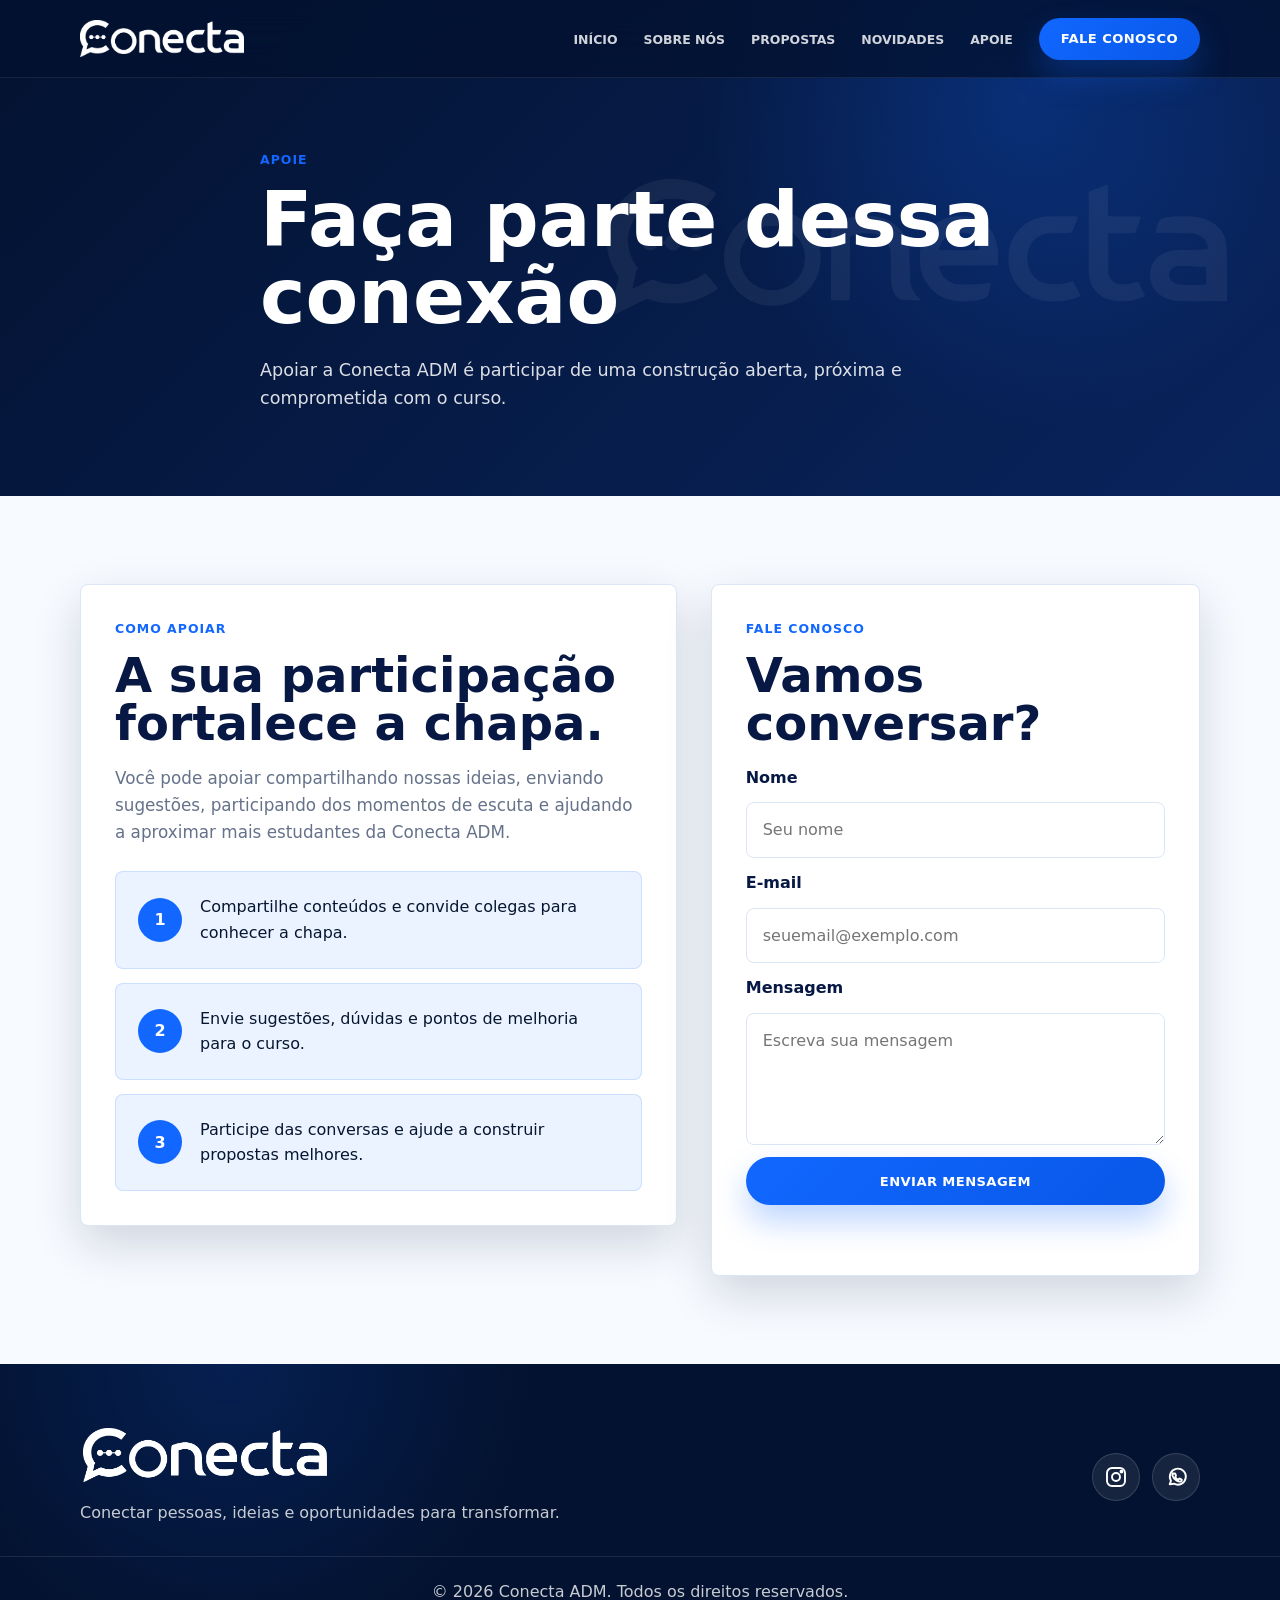
==== apoie.html @ 5948432a "Add files via upload" ====
<!DOCTYPE html>
<html lang="pt-BR">
  <head>
    <meta charset="UTF-8" />
    <meta name="viewport" content="width=device-width, initial-scale=1.0" />
    <meta name="description" content="Como apoiar a Conecta ADM e falar com a chapa." />
    <title>Apoie | Conecta ADM</title>
    <link rel="stylesheet" href="style.css" />
  </head>
  <body>
    <header class="site-header" data-header>
      <nav class="navbar container" aria-label="Navegação principal">
        <a class="brand brand-image-link" href="index.html" aria-label="Conecta ADM - início">
          <img class="brand-logo" src="assets/logo-conecta-white.png" alt="Conecta ADM" />
        </a>
        <button class="menu-toggle" type="button" aria-label="Abrir menu" aria-expanded="false" aria-controls="menu-principal" data-menu-toggle>
          <span></span><span></span><span></span>
        </button>
        <div class="nav-panel" id="menu-principal" data-nav-panel>
          <ul class="nav-links">
            <li><a href="index.html">Início</a></li>
            <li><a href="index.html#sobre">Sobre Nós</a></li>
            <li><a href="propostas.html">Propostas</a></li>
            <li><a href="novidades.html">Novidades</a></li>
            <li><a href="apoie.html">Apoie</a></li>
          </ul>
          <a class="btn btn-primary btn-small" href="#contato">Fale Conosco</a>
        </div>
      </nav>
    </header>

    <main>
      <section class="page-hero">
        <div class="container page-hero-content reveal">
          <p class="eyebrow">Apoie</p>
          <h1>Faça parte dessa conexão</h1>
          <p>Apoiar a Conecta ADM é participar de uma construção aberta, próxima e comprometida com o curso.</p>
        </div>
      </section>

      <section class="section support-page" id="contato">
        <div class="container support-page-grid">
          <article class="support-info reveal">
            <p class="eyebrow">Como apoiar</p>
            <h2>A sua participação fortalece a chapa.</h2>
            <p>
              Você pode apoiar compartilhando nossas ideias, enviando sugestões,
              participando dos momentos de escuta e ajudando a aproximar mais
              estudantes da Conecta ADM.
            </p>
            <div class="support-steps">
              <div><span>1</span><p>Compartilhe conteúdos e convide colegas para conhecer a chapa.</p></div>
              <div><span>2</span><p>Envie sugestões, dúvidas e pontos de melhoria para o curso.</p></div>
              <div><span>3</span><p>Participe das conversas e ajude a construir propostas melhores.</p></div>
            </div>
          </article>

          <article class="contact-panel reveal">
            <p class="eyebrow">Fale conosco</p>
            <h2>Vamos conversar?</h2>
            <form class="contact-form compact-form" data-contact-form novalidate>
              <label for="nome">Nome</label>
              <input id="nome" name="nome" type="text" placeholder="Seu nome" required />

              <label for="email">E-mail</label>
              <input id="email" name="email" type="email" placeholder="seuemail@exemplo.com" required />

              <label for="mensagem">Mensagem</label>
              <textarea id="mensagem" name="mensagem" rows="4" placeholder="Escreva sua mensagem" required></textarea>

              <button class="btn btn-primary" type="submit">Enviar mensagem</button>
              <p class="form-feedback" data-form-feedback role="status" aria-live="polite"></p>
            </form>
          </article>
        </div>
      </section>
    </main>

    <footer class="site-footer">
      <div class="container footer-grid">
        <div>
          <a class="brand footer-brand brand-image-link" href="index.html" aria-label="Conecta ADM - início">
            <img class="brand-logo footer-logo" src="assets/logo-conecta-white.png" alt="Conecta ADM" />
          </a>
          <p>Conectar pessoas, ideias e oportunidades para transformar.</p>
        </div>
        <div class="footer-links" aria-label="Redes sociais">
          <a class="social-icon" href="#" aria-label="Instagram" data-toast="Instagram em breve.">
            <svg viewBox="0 0 24 24" aria-hidden="true"><rect x="3" y="3" width="18" height="18" rx="5" /><circle cx="12" cy="12" r="4" /><circle cx="17.5" cy="6.5" r="1" /></svg>
          </a>
          <a class="social-icon" href="#" aria-label="WhatsApp" data-toast="WhatsApp em breve.">
            <svg viewBox="0 0 24 24" aria-hidden="true"><path d="M5.7 19.4 7 15.9a8 8 0 1 1 3 2.8l-4.3.7Z" /><path d="M9.6 8.8c.2-.4.4-.4.7-.4h.5c.2 0 .4.1.5.5l.6 1.5c.1.3.1.5-.1.7l-.4.5c-.1.1-.2.3 0 .5.4.8 1.2 1.8 2.5 2.5.2.1.4.1.5-.1l.7-.8c.2-.2.4-.2.7-.1l1.6.7c.3.1.4.3.4.6 0 .6-.5 1.4-1.1 1.6-.8.3-2.4.1-4.3-1.1-2.1-1.3-3.5-3.5-3.9-4.7-.4-1.2.1-2 .4-2.5Z" /></svg>
          </a>
        </div>
      </div>
      <p class="copyright">© 2026 Conecta ADM. Todos os direitos reservados.</p>
    </footer>

    <div class="toast" data-toast-box role="status" aria-live="polite"></div>
    <script src="script.js"></script>
  </body>
</html>
---- style.css ----
/* ================================
   Base, variáveis e reset visual
================================ */
:root {
  --navy-950: #031230;
  --navy-900: #061843;
  --navy-800: #09245d;
  --blue-700: #0858e8;
  --blue-600: #1167ff;
  --blue-400: #5fa7ff;
  --blue-100: #eaf3ff;
  --white: #ffffff;
  --ink: #071630;
  --muted: #65728a;
  --line: #dbe6f6;
  --surface: #f7faff;
  --shadow: 0 18px 48px rgba(3, 18, 48, 0.16);
  --radius: 8px;
  --header-height: 78px;
  font-family: Inter, ui-sans-serif, system-ui, -apple-system, BlinkMacSystemFont,
    "Segoe UI", sans-serif;
}

* {
  box-sizing: border-box;
}

html {
  scroll-behavior: smooth;
  scroll-padding-top: calc(var(--header-height) + 20px);
}

body {
  margin: 0;
  background: var(--white);
  color: var(--ink);
  font-size: 16px;
  line-height: 1.6;
}

main {
  padding-bottom: 0;
}

body.has-floating-cta main {
  padding-bottom: 116px;
}

img,
svg {
  display: block;
  max-width: 100%;
}

a {
  color: inherit;
  text-decoration: none;
}

button,
input,
textarea {
  font: inherit;
}

.container {
  width: min(1120px, calc(100% - 40px));
  margin-inline: auto;
}

.section {
  padding: 88px 0;
}

.eyebrow {
  margin: 0 0 12px;
  color: var(--blue-600);
  font-size: 0.78rem;
  font-weight: 800;
  letter-spacing: 0.08em;
  text-transform: uppercase;
}

h1,
h2,
h3,
p {
  margin-top: 0;
}

h1,
h2 {
  line-height: 1;
}

h2 {
  color: var(--navy-900);
  font-size: clamp(2rem, 4vw, 3rem);
  margin-bottom: 18px;
}

h3 {
  color: var(--navy-900);
  line-height: 1.2;
}

/* ================================
   Cabeçalho fixo e navegação
================================ */
.site-header {
  position: fixed;
  inset: 0 0 auto;
  z-index: 50;
  height: var(--header-height);
  color: var(--white);
  background: rgba(3, 18, 48, 0.76);
  border-bottom: 1px solid rgba(255, 255, 255, 0.08);
  backdrop-filter: blur(18px);
  transition: background 0.25s ease, box-shadow 0.25s ease;
}

.site-header.is-scrolled {
  background: rgba(3, 18, 48, 0.96);
  box-shadow: 0 12px 32px rgba(3, 18, 48, 0.22);
}

.navbar {
  display: flex;
  align-items: center;
  justify-content: space-between;
  height: 100%;
  gap: 24px;
}

.brand {
  display: inline-flex;
  align-items: center;
  gap: 12px;
  min-width: max-content;
}

.brand-image-link {
  width: min(164px, 42vw);
  min-width: 0;
}

.brand-logo {
  width: 100%;
  height: auto;
  max-height: 48px;
  object-fit: contain;
}

.nav-panel,
.nav-links {
  display: flex;
  align-items: center;
  gap: 26px;
}

.nav-panel {
  margin-left: auto;
}

.nav-links {
  padding: 0;
  margin: 0;
  list-style: none;
}

.nav-links a {
  position: relative;
  color: rgba(255, 255, 255, 0.82);
  font-size: 0.78rem;
  font-weight: 800;
  text-transform: uppercase;
  transition: color 0.2s ease;
}

.nav-links a::after {
  position: absolute;
  left: 0;
  right: 0;
  bottom: -12px;
  height: 2px;
  background: var(--blue-600);
  opacity: 0;
  transform: scaleX(0.4);
  transition: opacity 0.2s ease, transform 0.2s ease;
  content: "";
}

.nav-links a:hover,
.nav-links a.is-active {
  color: var(--white);
}

.nav-links a.is-active::after,
.nav-links a:hover::after {
  opacity: 1;
  transform: scaleX(1);
}

.menu-toggle {
  display: none;
  width: 44px;
  height: 44px;
  padding: 0;
  color: var(--white);
  background: transparent;
  border: 1px solid rgba(255, 255, 255, 0.18);
  border-radius: var(--radius);
  cursor: pointer;
}

.menu-toggle span {
  display: block;
  width: 20px;
  height: 2px;
  margin: 5px auto;
  background: currentColor;
  transition: transform 0.2s ease, opacity 0.2s ease;
}

body.menu-open .menu-toggle span:nth-child(1) {
  transform: translateY(7px) rotate(45deg);
}

body.menu-open .menu-toggle span:nth-child(2) {
  opacity: 0;
}

body.menu-open .menu-toggle span:nth-child(3) {
  transform: translateY(-7px) rotate(-45deg);
}

/* ================================
   Botões e elementos reutilizáveis
================================ */
.btn {
  display: inline-flex;
  align-items: center;
  justify-content: center;
  gap: 10px;
  min-height: 48px;
  padding: 0 24px;
  border: 0;
  border-radius: 999px;
  font-size: 0.82rem;
  font-weight: 800;
  letter-spacing: 0.03em;
  text-transform: uppercase;
  cursor: pointer;
  transition: transform 0.2s ease, box-shadow 0.2s ease, background 0.2s ease;
}

.btn-primary {
  color: var(--white);
  background: linear-gradient(135deg, var(--blue-600), var(--blue-700));
  box-shadow: 0 16px 32px rgba(17, 103, 255, 0.28);
}

.btn-primary:hover {
  transform: translateY(-2px);
  box-shadow: 0 20px 44px rgba(17, 103, 255, 0.36);
}

.btn-ghost {
  color: var(--white);
  background: rgba(255, 255, 255, 0.1);
  border: 1px solid rgba(255, 255, 255, 0.18);
}

.btn-ghost:hover {
  background: rgba(255, 255, 255, 0.17);
  transform: translateY(-2px);
}

.btn-small {
  min-height: 42px;
  padding-inline: 22px;
}

.section-heading {
  max-width: 680px;
  margin: 0 auto 42px;
  text-align: center;
}

.section-heading h2::after {
  display: block;
  width: 62px;
  height: 3px;
  margin: 16px auto 0;
  background: var(--blue-600);
  border-radius: 999px;
  content: "";
}

.section-copy {
  max-width: 620px;
}

.section-copy p:not(.eyebrow) {
  color: var(--muted);
  font-size: 1.05rem;
}

/* ================================
   Heróis internos e chamadas curtas
================================ */
.page-hero {
  position: relative;
  overflow: hidden;
  padding: 150px 0 84px;
  color: var(--white);
  background:
    radial-gradient(circle at 80% 20%, rgba(17, 103, 255, 0.24), transparent 30%),
    linear-gradient(135deg, var(--navy-950), var(--navy-800));
}

.page-hero::before {
  position: absolute;
  inset: 0;
  background: url("assets/logo-conecta-white.png") 92% 50% / min(620px, 54vw) auto no-repeat;
  opacity: 0.06;
  content: "";
}

.page-hero-content {
  position: relative;
  z-index: 1;
  max-width: 760px;
}

.page-hero h1 {
  margin-bottom: 20px;
  color: var(--white);
  font-size: clamp(2.7rem, 6vw, 5.6rem);
  line-height: 1;
}

.page-hero p:not(.eyebrow) {
  max-width: 650px;
  margin-bottom: 0;
  color: rgba(255, 255, 255, 0.86);
  font-size: 1.1rem;
}

.home-callout,
.contact-short {
  background: var(--white);
}

.coming-soon {
  background: var(--surface);
}

.news-preview,
.all-news {
  background: var(--surface);
}

.callout-box,
.contact-short-box {
  display: grid;
  grid-template-columns: 1fr auto;
  align-items: center;
  gap: 24px;
  padding: 34px;
  background: var(--white);
  border: 1px solid var(--line);
  border-radius: var(--radius);
  box-shadow: var(--shadow);
}

.callout-box h2,
.contact-short-box h2 {
  margin-bottom: 0;
  font-size: clamp(1.7rem, 3vw, 2.5rem);
}

.callout-dark {
  color: var(--white);
  background:
    radial-gradient(circle at 90% 20%, rgba(17, 103, 255, 0.34), transparent 28%),
    linear-gradient(135deg, var(--navy-950), var(--navy-800));
  border-color: rgba(255, 255, 255, 0.12);
}

.callout-dark h2 {
  color: var(--white);
}

.teaser-grid {
  display: grid;
  grid-template-columns: repeat(2, 1fr);
  gap: 18px;
}

.teaser-card {
  padding: 30px;
  background: var(--white);
  border: 1px solid var(--line);
  border-radius: var(--radius);
}

.teaser-card h2 {
  margin-bottom: 12px;
  font-size: clamp(1.6rem, 3vw, 2.2rem);
}

.teaser-card p:not(.eyebrow) {
  margin-bottom: 0;
  color: var(--muted);
}

.news-preview-grid {
  display: grid;
  grid-template-columns: minmax(0, 1fr) minmax(280px, 0.42fr);
  gap: 18px;
  align-items: stretch;
}

.news-feature,
.news-more {
  background: var(--white);
  border: 1px solid var(--line);
  border-radius: var(--radius);
  box-shadow: 0 12px 34px rgba(3, 18, 48, 0.08);
}

.news-feature {
  display: grid;
  grid-template-columns: minmax(240px, 0.8fr) 1fr;
  overflow: hidden;
}

.news-feature > div:last-child {
  padding: 28px;
}

.news-feature h3,
.news-more h3 {
  margin-bottom: 10px;
  font-size: 1.45rem;
}

.news-feature p:not(.content-meta),
.news-more p {
  color: var(--muted);
}

.news-thumb,
.content-thumb {
  display: grid;
  place-items: center;
}

.news-thumb {
  min-height: 230px;
  color: rgba(255, 255, 255, 0.82);
  background:
    radial-gradient(circle at 72% 18%, rgba(95, 167, 255, 0.52), transparent 28%),
    linear-gradient(135deg, var(--navy-800), var(--navy-950));
}

.news-thumb span,
.content-thumb span {
  display: inline-flex;
  align-items: center;
  justify-content: center;
  min-width: 86px;
  min-height: 38px;
  padding: 8px 14px;
  color: var(--white);
  background: rgba(255, 255, 255, 0.12);
  border: 1px solid rgba(255, 255, 255, 0.24);
  border-radius: 999px;
  font-size: 0.78rem;
  font-weight: 900;
  text-transform: uppercase;
}

.thumb-light span {
  color: var(--navy-900);
  border-color: rgba(17, 103, 255, 0.18);
  background: rgba(17, 103, 255, 0.08);
}

.news-more {
  display: grid;
  align-content: center;
  gap: 18px;
  padding: 28px;
}

.news-more .btn {
  justify-self: start;
}

/* ================================
   Banner principal e destaque da marca
================================ */
.hero {
  position: relative;
  overflow: hidden;
  min-height: 720px;
  padding: 132px 0 86px;
  color: var(--white);
  background:
    radial-gradient(circle at 78% 28%, rgba(17, 103, 255, 0.28), transparent 30%),
    linear-gradient(90deg, rgba(3, 18, 48, 0.98) 0%, rgba(3, 18, 48, 0.86) 48%, rgba(3, 18, 48, 0.72) 100%),
    var(--navy-950);
}

.hero::before {
  position: absolute;
  inset: 0;
  background:
    linear-gradient(120deg, rgba(6, 24, 67, 0.96), rgba(6, 24, 67, 0.25)),
    url("assets/logo-conecta.png") 88% 50% / min(820px, 62vw) auto no-repeat;
  opacity: 0.08;
  content: "";
}

.hero::after {
  position: absolute;
  inset: auto 0 0;
  height: 120px;
  background: linear-gradient(180deg, transparent, rgba(3, 18, 48, 0.42));
  content: "";
}

.hero-grid {
  position: relative;
  z-index: 1;
  display: grid;
  grid-template-columns: minmax(0, 1fr) minmax(360px, 460px);
  align-items: center;
  gap: 58px;
}

.hero-copy {
  max-width: 650px;
}

.hero h1 {
  max-width: 620px;
  margin-bottom: 24px;
  color: var(--white);
  font-size: clamp(3rem, 7vw, 6.4rem);
  letter-spacing: 0;
}

.hero h1 span {
  display: block;
  color: var(--blue-600);
}

.hero-intro {
  max-width: 560px;
  margin-bottom: 30px;
  color: rgba(255, 255, 255, 0.9);
  font-size: clamp(1rem, 1.6vw, 1.2rem);
}

.hero-actions {
  display: flex;
  flex-wrap: wrap;
  gap: 14px;
}

.hero-visual {
  position: relative;
  display: grid;
  align-items: center;
  min-height: 560px;
}

.network-orbit {
  position: absolute;
  inset: 10px -60px 80px auto;
  width: 430px;
  max-width: 82vw;
  aspect-ratio: 1;
  border: 1px solid rgba(17, 103, 255, 0.62);
  border-radius: 50%;
  opacity: 0.85;
}

.network-orbit::before,
.network-orbit::after {
  position: absolute;
  inset: 22%;
  border: 1px solid rgba(95, 167, 255, 0.38);
  border-radius: 50%;
  content: "";
}

.network-orbit::after {
  inset: 44%;
}

.network-orbit span {
  position: absolute;
  width: 16px;
  height: 16px;
  background: var(--blue-600);
  border-radius: 50%;
  box-shadow: 0 0 0 8px rgba(17, 103, 255, 0.14);
}

.network-orbit span:nth-child(1) {
  top: 8%;
  right: 24%;
}

.network-orbit span:nth-child(2) {
  right: 7%;
  bottom: 30%;
}

.network-orbit span:nth-child(3) {
  left: 26%;
  bottom: 8%;
}

.hero-brand-card {
  position: relative;
  z-index: 2;
  width: min(100%, 430px);
  margin-left: auto;
  padding: 38px;
  color: var(--white);
  background:
    linear-gradient(145deg, rgba(255, 255, 255, 0.14), rgba(255, 255, 255, 0.04)),
    rgba(3, 18, 48, 0.72);
  border: 1px solid rgba(255, 255, 255, 0.16);
  border-radius: var(--radius);
  box-shadow: 0 28px 70px rgba(0, 0, 0, 0.28);
  backdrop-filter: blur(14px);
}

.hero-brand-card img {
  width: min(100%, 320px);
  margin-bottom: 34px;
}

.hero-brand-card p {
  max-width: 360px;
  margin-bottom: 26px;
  color: rgba(255, 255, 255, 0.84);
  font-size: 1.05rem;
}

.hero-brand-points {
  display: grid;
  grid-template-columns: repeat(2, 1fr);
  gap: 10px;
}

.hero-brand-points span {
  padding: 14px;
  color: var(--white);
  background: rgba(255, 255, 255, 0.08);
  border: 1px solid rgba(95, 167, 255, 0.28);
  border-radius: var(--radius);
  font-size: 0.82rem;
  font-weight: 900;
  text-align: center;
  text-transform: uppercase;
}

/* ================================
   Sobre nós
================================ */
.about {
  background: var(--surface);
}

.about-grid,
.contact-grid,
.support-grid {
  display: grid;
  grid-template-columns: minmax(0, 1fr) minmax(320px, 0.84fr);
  align-items: center;
  gap: 48px;
}

.about-manifest,
.support-card,
.contact-form {
  padding: 34px;
  background: var(--white);
  border: 1px solid var(--line);
  border-radius: var(--radius);
  box-shadow: var(--shadow);
}

.about-manifest {
  position: relative;
  overflow: hidden;
}

.about-manifest::after {
  position: absolute;
  right: -42px;
  bottom: -42px;
  width: 170px;
  height: 170px;
  border: 1px solid rgba(17, 103, 255, 0.18);
  border-radius: 50%;
  content: "";
}

.about-manifest img {
  width: min(100%, 260px);
  margin-bottom: 24px;
}

.about-manifest h3 {
  margin-bottom: 18px;
  font-size: 1.65rem;
}

.manifest-list {
  position: relative;
  z-index: 1;
  display: grid;
  gap: 8px;
  padding: 0;
  margin: 0;
  color: var(--muted);
  list-style: none;
  font-size: 1.05rem;
}

.manifest-list strong {
  display: inline-flex;
  justify-content: center;
  width: 28px;
  margin-right: 4px;
  color: var(--blue-600);
  font-size: 1.25rem;
}

/* ================================
   Pilares
================================ */
.pillars {
  background: var(--white);
}

.pillar-grid {
  display: grid;
  grid-template-columns: repeat(4, 1fr);
  gap: 0;
  border: 1px solid var(--line);
  border-radius: var(--radius);
  overflow: hidden;
}

.pillar-card {
  padding: 38px 28px;
  text-align: center;
  background: var(--white);
}

.pillar-card + .pillar-card {
  border-left: 1px solid var(--line);
}

.icon-wrap {
  display: grid;
  place-items: center;
  width: 64px;
  height: 64px;
  margin: 0 auto 18px;
  color: var(--blue-700);
}

.icon-wrap svg {
  width: 100%;
  height: 100%;
  fill: none;
  stroke: currentColor;
  stroke-linecap: round;
  stroke-linejoin: round;
  stroke-width: 3;
}

.pillar-card h3 {
  margin-bottom: 10px;
  font-size: 1.2rem;
}

.pillar-card p {
  margin-bottom: 0;
  color: var(--muted);
}

/* ================================
   Propostas e cards de conteúdo
================================ */
.proposals,
.team,
.contact {
  background: var(--surface);
}

.proposal-grid,
.content-grid {
  display: grid;
  grid-template-columns: repeat(4, 1fr);
  gap: 18px;
}

.proposal-card,
.content-card,
.event-item {
  background: var(--white);
  border: 1px solid var(--line);
  border-radius: var(--radius);
  transition: transform 0.2s ease, box-shadow 0.2s ease, border-color 0.2s ease;
}

.proposal-card {
  min-height: 230px;
  padding: 28px;
}

.proposal-card:hover,
.content-card:hover,
.event-item:hover {
  border-color: rgba(17, 103, 255, 0.32);
  box-shadow: 0 18px 42px rgba(3, 18, 48, 0.12);
  transform: translateY(-4px);
}

.proposal-card span {
  display: inline-flex;
  align-items: center;
  justify-content: center;
  width: 40px;
  height: 40px;
  margin-bottom: 24px;
  color: var(--blue-600);
  background: var(--blue-100);
  border-radius: 50%;
  font-weight: 900;
}

.proposal-card h3,
.content-card h3,
.event-item h3 {
  margin-bottom: 10px;
}

.proposal-card p,
.content-card p,
.event-item p {
  margin-bottom: 0;
  color: var(--muted);
}

.proposal-grid-wide {
  grid-template-columns: repeat(3, 1fr);
}

/* ================================
   Página Apoie
================================ */
.support-page {
  background: var(--surface);
}

.support-page-grid {
  display: grid;
  grid-template-columns: minmax(0, 1fr) minmax(320px, 0.82fr);
  align-items: start;
  gap: 34px;
}

.support-info,
.contact-panel {
  padding: 34px;
  background: var(--white);
  border: 1px solid var(--line);
  border-radius: var(--radius);
  box-shadow: var(--shadow);
}

.support-info h2,
.contact-panel h2 {
  margin-bottom: 18px;
}

.support-info > p:not(.eyebrow) {
  color: var(--muted);
  font-size: 1.05rem;
}

.compact-form {
  padding: 0;
  border: 0;
  box-shadow: none;
}

.support-page .support-steps {
  margin-top: 26px;
}

.support-page .support-steps div {
  background: var(--blue-100);
  border-color: rgba(17, 103, 255, 0.14);
}

.support-page .support-steps p {
  color: var(--ink);
}

/* ================================
   Nossa equipe
================================ */
.team-grid {
  display: grid;
  grid-template-columns: repeat(4, 1fr);
  gap: 18px;
}

.member-card {
  overflow: hidden;
  background: var(--white);
  border: 1px solid var(--line);
  border-radius: var(--radius);
  box-shadow: 0 12px 34px rgba(3, 18, 48, 0.08);
  transition: border-color 0.2s ease, box-shadow 0.2s ease, transform 0.2s ease;
}

.member-card:hover {
  border-color: rgba(17, 103, 255, 0.32);
  box-shadow: 0 18px 42px rgba(3, 18, 48, 0.12);
  transform: translateY(-4px);
}

.member-photo {
  display: grid;
  place-items: center;
  min-height: 220px;
  color: rgba(255, 255, 255, 0.72);
  background:
    linear-gradient(180deg, rgba(3, 18, 48, 0.18), rgba(3, 18, 48, 0.62)),
    radial-gradient(circle at 72% 18%, rgba(95, 167, 255, 0.52), transparent 28%),
    linear-gradient(135deg, var(--navy-800), var(--navy-950));
}

.member-photo span {
  display: grid;
  place-items: center;
  width: 78px;
  height: 78px;
  border: 1px solid rgba(255, 255, 255, 0.38);
  border-radius: 50%;
  font-size: 0.82rem;
  font-weight: 900;
  text-transform: uppercase;
}

.member-role {
  margin: 22px 22px 8px;
  color: var(--blue-600);
  font-size: 0.75rem;
  font-weight: 900;
  letter-spacing: 0.08em;
  line-height: 1.35;
  text-transform: uppercase;
}

.member-card h3 {
  min-height: 56px;
  margin: 0;
  padding: 0 22px 24px;
  font-size: 1.12rem;
}

/* ================================
   Chamada fixa de apoio
================================ */
.floating-cta {
  position: fixed;
  left: 0;
  right: 0;
  bottom: var(--floating-bottom, 18px);
  z-index: 45;
  padding-inline: 18px;
  opacity: 0;
  pointer-events: none;
  transform: translateY(18px);
  visibility: hidden;
  transition: opacity 0.2s ease, transform 0.2s ease, visibility 0.2s ease;
}

.floating-cta.is-visible {
  opacity: 1;
  transform: translateY(0);
  visibility: visible;
}

.floating-cta-inner {
  display: grid;
  grid-template-columns: minmax(110px, 170px) 1fr auto;
  align-items: center;
  gap: 24px;
  width: min(1120px, 100%);
  margin-inline: auto;
  padding: 18px 22px;
  color: var(--white);
  background:
    radial-gradient(circle at 90% 20%, rgba(17, 103, 255, 0.34), transparent 28%),
    linear-gradient(135deg, rgba(3, 18, 48, 0.98), rgba(9, 36, 93, 0.96));
  border: 1px solid rgba(255, 255, 255, 0.14);
  border-radius: var(--radius);
  box-shadow: 0 20px 46px rgba(3, 18, 48, 0.28);
  pointer-events: auto;
}

.floating-cta img {
  width: 100%;
  max-height: 56px;
  object-fit: contain;
}

.floating-cta h2 {
  margin-bottom: 4px;
  color: var(--white);
  font-size: clamp(1.25rem, 2.4vw, 2rem);
}

.floating-cta h2 span {
  color: var(--blue-400);
}

.floating-cta p {
  margin-bottom: 0;
  color: rgba(255, 255, 255, 0.82);
}

/* ================================
   Conteúdos auxiliares e apoio
================================ */
.content-grid {
  grid-template-columns: repeat(3, 1fr);
}

.content-card {
  overflow: hidden;
}

.content-card h3,
.content-card p {
  padding-inline: 24px;
}

.content-card p:last-child {
  padding-bottom: 24px;
}

.content-thumb {
  min-height: 180px;
  margin-bottom: 20px;
}

.thumb-blue {
  background:
    linear-gradient(135deg, rgba(8, 88, 232, 0.92), rgba(3, 18, 48, 0.92)),
    var(--blue-600);
}

.thumb-light {
  background:
    linear-gradient(135deg, var(--white), var(--blue-100)),
    var(--blue-100);
}

.thumb-dark {
  background:
    radial-gradient(circle at 70% 20%, rgba(95, 167, 255, 0.34), transparent 34%),
    var(--navy-900);
}

.content-meta {
  color: var(--blue-600) !important;
  font-size: 0.78rem;
  font-weight: 900;
  letter-spacing: 0.08em;
  text-transform: uppercase;
}

.event-list {
  display: grid;
  gap: 14px;
}

.event-item {
  display: grid;
  grid-template-columns: 78px 1fr;
  gap: 18px;
  align-items: center;
  padding: 22px;
}

.event-item > span {
  display: grid;
  place-items: center;
  height: 78px;
  color: var(--white);
  background: var(--navy-900);
  border-radius: var(--radius);
  font-weight: 900;
  text-transform: uppercase;
}

.support {
  color: var(--white);
  background:
    linear-gradient(90deg, rgba(3, 18, 48, 0.95), rgba(3, 18, 48, 0.88)),
    var(--navy-950);
}

.support h2,
.support h3 {
  color: var(--white);
}

.support-card {
  background: rgba(255, 255, 255, 0.06);
  border-color: rgba(255, 255, 255, 0.12);
  box-shadow: none;
}

.support-card p {
  color: rgba(255, 255, 255, 0.78);
}

.support-steps {
  display: grid;
  gap: 14px;
}

.support-steps div {
  display: flex;
  align-items: center;
  gap: 18px;
  padding: 22px;
  background: rgba(255, 255, 255, 0.08);
  border: 1px solid rgba(255, 255, 255, 0.12);
  border-radius: var(--radius);
}

.support-steps span {
  display: grid;
  flex: 0 0 auto;
  place-items: center;
  width: 44px;
  height: 44px;
  color: var(--white);
  background: var(--blue-600);
  border-radius: 50%;
  font-weight: 900;
}

.support-steps p {
  margin-bottom: 0;
  color: rgba(255, 255, 255, 0.82);
}

/* ================================
   Formulário de contato
================================ */
.contact-form {
  display: grid;
  gap: 12px;
}

.contact-form label {
  color: var(--navy-900);
  font-weight: 800;
}

.contact-form input,
.contact-form textarea {
  width: 100%;
  padding: 14px 16px;
  color: var(--ink);
  background: var(--white);
  border: 1px solid var(--line);
  border-radius: var(--radius);
  outline: none;
  transition: border-color 0.2s ease, box-shadow 0.2s ease;
}

.contact-form textarea {
  resize: vertical;
}

.contact-form input:focus,
.contact-form textarea:focus {
  border-color: var(--blue-600);
  box-shadow: 0 0 0 4px rgba(17, 103, 255, 0.12);
}

.form-feedback {
  min-height: 24px;
  margin: 0;
  color: var(--blue-700);
  font-weight: 800;
}

/* ================================
   Rodapé e toast de interações
================================ */
.site-footer {
  padding: 64px 0 26px;
  color: rgba(255, 255, 255, 0.78);
  background:
    radial-gradient(circle at 18% 0%, rgba(17, 103, 255, 0.16), transparent 28%),
    var(--navy-950);
}

.footer-grid {
  display: flex;
  align-items: center;
  justify-content: space-between;
  gap: 24px;
  padding-bottom: 30px;
}

.footer-brand {
  display: inline-flex;
  width: min(250px, 68vw);
  margin-bottom: 18px;
}

.footer-logo {
  max-height: 54px;
}

.site-footer p {
  margin-bottom: 0;
}

.footer-links {
  display: flex;
  flex-wrap: wrap;
  gap: 12px;
}

.social-icon {
  display: grid;
  place-items: center;
  width: 48px;
  height: 48px;
  color: var(--white);
  background: rgba(255, 255, 255, 0.08);
  border: 1px solid rgba(255, 255, 255, 0.14);
  border-radius: 50%;
  transition: background 0.2s ease, border-color 0.2s ease, transform 0.2s ease;
}

.social-icon:hover {
  background: var(--blue-600);
  border-color: var(--blue-600);
  transform: translateY(-2px);
}

.social-icon svg {
  width: 24px;
  height: 24px;
  fill: none;
  stroke: currentColor;
  stroke-linecap: round;
  stroke-linejoin: round;
  stroke-width: 1.9;
}

.copyright {
  padding-top: 22px;
  border-top: 1px solid rgba(255, 255, 255, 0.1);
  text-align: center;
}

.toast {
  position: fixed;
  right: 24px;
  bottom: calc(var(--floating-bottom, 18px) + 92px);
  z-index: 60;
  max-width: min(360px, calc(100% - 40px));
  padding: 14px 18px;
  color: var(--white);
  background: var(--navy-900);
  border: 1px solid rgba(255, 255, 255, 0.14);
  border-radius: var(--radius);
  box-shadow: var(--shadow);
  opacity: 0;
  pointer-events: none;
  transform: translateY(12px);
  transition: opacity 0.25s ease, transform 0.25s ease;
}

.toast.is-visible {
  opacity: 1;
  transform: translateY(0);
}

/* ================================
   Animações de rolagem
================================ */
.reveal {
  opacity: 0;
  transform: translateY(24px);
  transition: opacity 0.7s ease, transform 0.7s ease;
}

.reveal.is-visible {
  opacity: 1;
  transform: translateY(0);
}

@media (prefers-reduced-motion: reduce) {
  html {
    scroll-behavior: auto;
  }

  *,
  *::before,
  *::after {
    transition-duration: 0.01ms !important;
    animation-duration: 0.01ms !important;
    animation-iteration-count: 1 !important;
  }
}

/* ================================
   Responsividade
================================ */
@media (max-width: 1060px) {
  .nav-links {
    gap: 18px;
  }

  .hero-grid,
  .about-grid,
  .contact-grid,
  .support-grid {
    grid-template-columns: 1fr;
  }

  .hero-visual {
    min-height: 0;
  }

  .hero-brand-card {
    margin-inline: auto;
  }

  .proposal-grid,
  .pillar-grid,
  .team-grid {
    grid-template-columns: repeat(2, 1fr);
  }

  .proposal-grid-wide,
  .support-page-grid {
    grid-template-columns: 1fr;
  }

  .pillar-card + .pillar-card {
    border-left: 0;
  }

  .pillar-card:nth-child(odd) {
    border-right: 1px solid var(--line);
  }

  .pillar-card:nth-child(n + 3) {
    border-top: 1px solid var(--line);
  }

  .floating-cta-inner {
    grid-template-columns: minmax(96px, 140px) 1fr;
  }

  .floating-cta-inner .btn {
    grid-column: 1 / -1;
    justify-self: start;
  }
}

@media (max-width: 860px) {
  :root {
    --header-height: 72px;
  }

  .container {
    width: min(100% - 28px, 1120px);
  }

  .menu-toggle {
    display: block;
  }

  .nav-panel {
    position: fixed;
    top: var(--header-height);
    left: 14px;
    right: 14px;
    display: grid;
    gap: 18px;
    padding: 22px;
    background: rgba(3, 18, 48, 0.98);
    border: 1px solid rgba(255, 255, 255, 0.1);
    border-radius: var(--radius);
    box-shadow: var(--shadow);
    opacity: 0;
    pointer-events: none;
    transform: translateY(-12px);
    transition: opacity 0.2s ease, transform 0.2s ease;
  }

  body.menu-open .nav-panel {
    opacity: 1;
    pointer-events: auto;
    transform: translateY(0);
  }

  .nav-links {
    display: grid;
    gap: 14px;
  }

  .nav-links a {
    display: block;
    padding: 8px 0;
  }

  .nav-links a::after {
    bottom: 0;
    transform-origin: left;
  }

  .hero {
    min-height: auto;
    padding-top: 112px;
  }

  .hero h1 {
    font-size: clamp(3rem, 14vw, 5.2rem);
  }

  .content-grid {
    grid-template-columns: 1fr;
  }

  .team-grid {
    grid-template-columns: repeat(2, 1fr);
  }

  .callout-box,
  .contact-short-box,
  .teaser-grid,
  .news-preview-grid,
  .news-feature {
    grid-template-columns: 1fr;
  }

  .callout-box .btn,
  .contact-short-box .btn,
  .news-more .btn {
    justify-self: start;
  }

  .footer-grid {
    align-items: flex-start;
    flex-direction: column;
  }
}

@media (max-width: 620px) {
  .section {
    padding: 66px 0;
  }

  body.has-floating-cta main {
    padding-bottom: 208px;
  }

  h2 {
    font-size: 2rem;
  }

  .brand-image-link {
    width: min(150px, 48vw);
  }

  .hero-actions,
  .hero-actions .btn,
  .support-card .btn,
  .contact-form .btn {
    width: 100%;
  }

  .network-orbit {
    display: none;
  }

  .proposal-grid,
  .team-grid {
    grid-template-columns: 1fr;
  }

  .pillar-grid {
    grid-template-columns: repeat(2, 1fr);
    gap: 10px;
    border: 0;
    overflow: visible;
  }

  .pillar-card:nth-child(odd) {
    border-right: 0;
  }

  .pillar-card + .pillar-card {
    border-top: 0;
  }

  .pillar-card:nth-child(n + 3) {
    border-top: 1px solid var(--line);
  }

  .pillar-card {
    display: grid;
    align-content: center;
    min-height: 148px;
    padding: 16px 10px;
    border: 1px solid var(--line);
    border-radius: var(--radius);
  }

  .icon-wrap {
    width: 38px;
    height: 38px;
    margin-bottom: 8px;
  }

  .icon-wrap svg {
    stroke-width: 3.2;
  }

  .pillar-card h3 {
    margin-bottom: 5px;
    font-size: 0.98rem;
  }

  .pillar-card p {
    font-size: 0.8rem;
    line-height: 1.35;
  }

  .proposal-card,
  .about-manifest,
  .support-card,
  .support-info,
  .contact-panel,
  .contact-form,
  .callout-box,
  .contact-short-box,
  .teaser-card,
  .news-feature > div:last-child,
  .news-more {
    padding: 24px;
  }

  .page-hero {
    padding: 112px 0 58px;
  }

  .page-hero h1 {
    font-size: clamp(2.35rem, 12vw, 4rem);
  }

  .floating-cta {
    padding-inline: 12px;
  }

  .floating-cta-inner {
    grid-template-columns: 106px 1fr;
    gap: 10px 14px;
    padding: 12px;
  }

  .floating-cta img {
    width: 106px;
  }

  .floating-cta h2 {
    font-size: 1rem;
    line-height: 1.12;
  }

  .floating-cta p {
    display: none;
  }

  .floating-cta .btn {
    grid-column: 1 / -1;
    width: 100%;
    min-height: 44px;
  }

  .team-grid {
    grid-template-columns: repeat(2, 1fr);
    gap: 12px;
  }

  .member-card {
    min-width: 0;
  }

  .member-photo {
    min-height: auto;
    aspect-ratio: 1;
  }

  .member-photo span {
    width: 54px;
    height: 54px;
    font-size: 0.68rem;
  }

  .member-role {
    margin: 14px 12px 6px;
    font-size: 0.62rem;
    line-height: 1.25;
  }

  .member-card h3 {
    min-height: 48px;
    padding: 0 12px 14px;
    font-size: 0.9rem;
    line-height: 1.2;
  }

  .event-item {
    grid-template-columns: 64px 1fr;
    padding: 18px;
  }

  .event-item > span {
    height: 64px;
  }
}
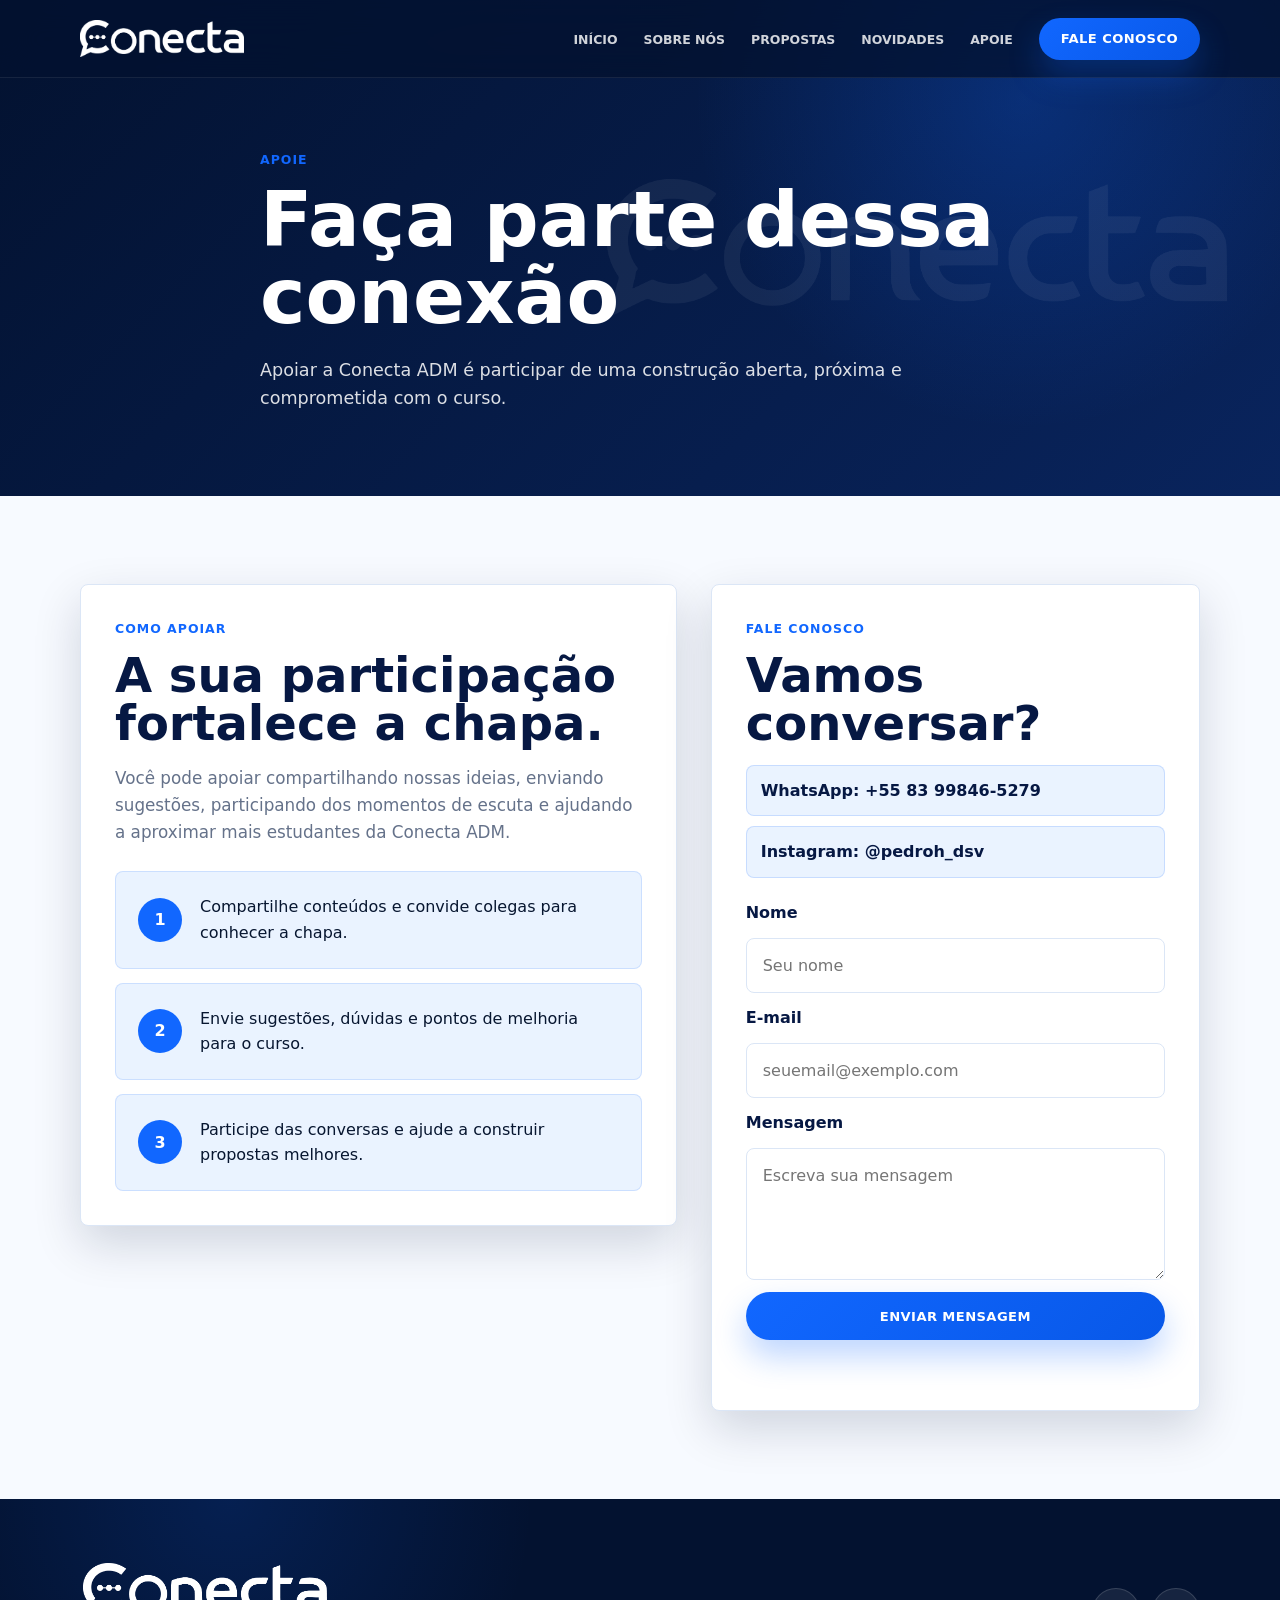
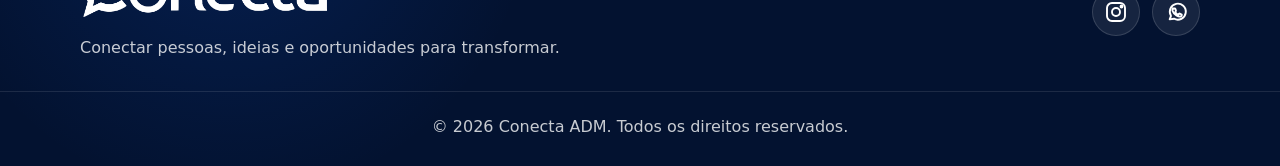
==== commit ae97acad: "Adiciona contatos sociais" ====
--- a/apoie.html
+++ b/apoie.html
@@ -58,6 +58,10 @@
           <article class="contact-panel reveal">
             <p class="eyebrow">Fale conosco</p>
             <h2>Vamos conversar?</h2>
+            <div class="contact-direct">
+              <a href="https://wa.me/5583998465279" target="_blank" rel="noopener">WhatsApp: +55 83 99846-5279</a>
+              <a href="https://www.instagram.com/pedroh_dsv" target="_blank" rel="noopener">Instagram: @pedroh_dsv</a>
+            </div>
             <form class="contact-form compact-form" data-contact-form novalidate>
               <label for="nome">Nome</label>
               <input id="nome" name="nome" type="text" placeholder="Seu nome" required />
@@ -85,10 +89,10 @@
           <p>Conectar pessoas, ideias e oportunidades para transformar.</p>
         </div>
         <div class="footer-links" aria-label="Redes sociais">
-          <a class="social-icon" href="#" aria-label="Instagram" data-toast="Instagram em breve.">
+          <a class="social-icon" href="https://www.instagram.com/pedroh_dsv" target="_blank" rel="noopener" aria-label="Instagram pedroh_dsv">
             <svg viewBox="0 0 24 24" aria-hidden="true"><rect x="3" y="3" width="18" height="18" rx="5" /><circle cx="12" cy="12" r="4" /><circle cx="17.5" cy="6.5" r="1" /></svg>
           </a>
-          <a class="social-icon" href="#" aria-label="WhatsApp" data-toast="WhatsApp em breve.">
+          <a class="social-icon" href="https://wa.me/5583998465279" target="_blank" rel="noopener" aria-label="WhatsApp +55 83 99846-5279">
             <svg viewBox="0 0 24 24" aria-hidden="true"><path d="M5.7 19.4 7 15.9a8 8 0 1 1 3 2.8l-4.3.7Z" /><path d="M9.6 8.8c.2-.4.4-.4.7-.4h.5c.2 0 .4.1.5.5l.6 1.5c.1.3.1.5-.1.7l-.4.5c-.1.1-.2.3 0 .5.4.8 1.2 1.8 2.5 2.5.2.1.4.1.5-.1l.7-.8c.2-.2.4-.2.7-.1l1.6.7c.3.1.4.3.4.6 0 .6-.5 1.4-1.1 1.6-.8.3-2.4.1-4.3-1.1-2.1-1.3-3.5-3.5-3.9-4.7-.4-1.2.1-2 .4-2.5Z" /></svg>
           </a>
         </div>
--- a/style.css
+++ b/style.css
@@ -32,18 +32,33 @@
 
 body {
   margin: 0;
+  min-height: 100vh;
   background: var(--white);
   color: var(--ink);
   font-size: 16px;
   line-height: 1.6;
 }
 
+body.short-page {
+  display: flex;
+  flex-direction: column;
+  background: var(--navy-950);
+}
+
+body.short-page main {
+  flex: 1 0 auto;
+}
+
+body.short-page .site-footer {
+  flex-shrink: 0;
+}
+
 main {
   padding-bottom: 0;
 }
 
 body.has-floating-cta main {
-  padding-bottom: 116px;
+  padding-bottom: 0;
 }
 
 img,
@@ -334,10 +349,12 @@
 }
 
 .page-hero h1 {
+  max-width: 100%;
   margin-bottom: 20px;
   color: var(--white);
   font-size: clamp(2.7rem, 6vw, 5.6rem);
   line-height: 1;
+  overflow-wrap: anywhere;
 }
 
 .page-hero p:not(.eyebrow) {
@@ -347,8 +364,13 @@
   font-size: 1.1rem;
 }
 
+body.short-page .page-hero {
+  padding: 142px 0 84px;
+}
+
 .home-callout,
 .contact-short {
+  padding-bottom: 0;
   background: var(--white);
 }
 
@@ -907,6 +929,27 @@
   box-shadow: none;
 }
 
+.contact-direct {
+  display: grid;
+  gap: 10px;
+  margin-bottom: 22px;
+}
+
+.contact-direct a {
+  padding: 12px 14px;
+  color: var(--navy-900);
+  background: var(--blue-100);
+  border: 1px solid rgba(17, 103, 255, 0.16);
+  border-radius: var(--radius);
+  font-weight: 800;
+  transition: border-color 0.2s ease, transform 0.2s ease;
+}
+
+.contact-direct a:hover {
+  border-color: rgba(17, 103, 255, 0.38);
+  transform: translateY(-2px);
+}
+
 .support-page .support-steps {
   margin-top: 26px;
 }
@@ -988,31 +1031,23 @@
    Chamada fixa de apoio
 ================================ */
 .floating-cta {
+  position: relative;
+  z-index: 45;
+  min-height: 118px;
+  padding: 0 18px 18px;
+  pointer-events: none;
+}
+
+.floating-cta-inner {
   position: fixed;
-  left: 0;
-  right: 0;
-  bottom: var(--floating-bottom, 18px);
-  z-index: 45;
-  padding-inline: 18px;
-  opacity: 0;
-  pointer-events: none;
-  transform: translateY(18px);
-  visibility: hidden;
-  transition: opacity 0.2s ease, transform 0.2s ease, visibility 0.2s ease;
-}
-
-.floating-cta.is-visible {
-  opacity: 1;
-  transform: translateY(0);
-  visibility: visible;
-}
-
-.floating-cta-inner {
+  left: 50%;
+  bottom: 18px;
+  transform: translateX(-50%);
   display: grid;
   grid-template-columns: minmax(110px, 170px) 1fr auto;
   align-items: center;
   gap: 24px;
-  width: min(1120px, 100%);
+  width: min(1120px, calc(100% - 36px));
   margin-inline: auto;
   padding: 18px 22px;
   color: var(--white);
@@ -1022,7 +1057,23 @@
   border: 1px solid rgba(255, 255, 255, 0.14);
   border-radius: var(--radius);
   box-shadow: 0 20px 46px rgba(3, 18, 48, 0.28);
+  opacity: 0;
+  pointer-events: none;
+  visibility: hidden;
+  transition: opacity 0.18s ease, visibility 0.18s ease;
+}
+
+.floating-cta.is-visible .floating-cta-inner,
+.floating-cta.is-docked .floating-cta-inner {
+  opacity: 1;
   pointer-events: auto;
+  visibility: visible;
+}
+
+.floating-cta.is-docked .floating-cta-inner {
+  position: static;
+  width: min(1120px, 100%);
+  transform: none;
 }
 
 .floating-cta img {
@@ -1293,7 +1344,7 @@
 .toast {
   position: fixed;
   right: 24px;
-  bottom: calc(var(--floating-bottom, 18px) + 92px);
+  bottom: 110px;
   z-index: 60;
   max-width: min(360px, calc(100% - 40px));
   padding: 14px 18px;
@@ -1491,8 +1542,12 @@
     padding: 66px 0;
   }
 
+  .contact-short {
+    padding-bottom: 0;
+  }
+
   body.has-floating-cta main {
-    padding-bottom: 208px;
+    padding-bottom: 0;
   }
 
   h2 {
@@ -1586,11 +1641,16 @@
   }
 
   .page-hero h1 {
-    font-size: clamp(2.35rem, 12vw, 4rem);
+    font-size: clamp(2rem, 10vw, 3.2rem);
+  }
+
+  body.short-page .page-hero {
+    padding: 106px 0 54px;
   }
 
   .floating-cta {
-    padding-inline: 12px;
+    min-height: 148px;
+    padding: 0 12px 12px;
   }
 
   .floating-cta-inner {
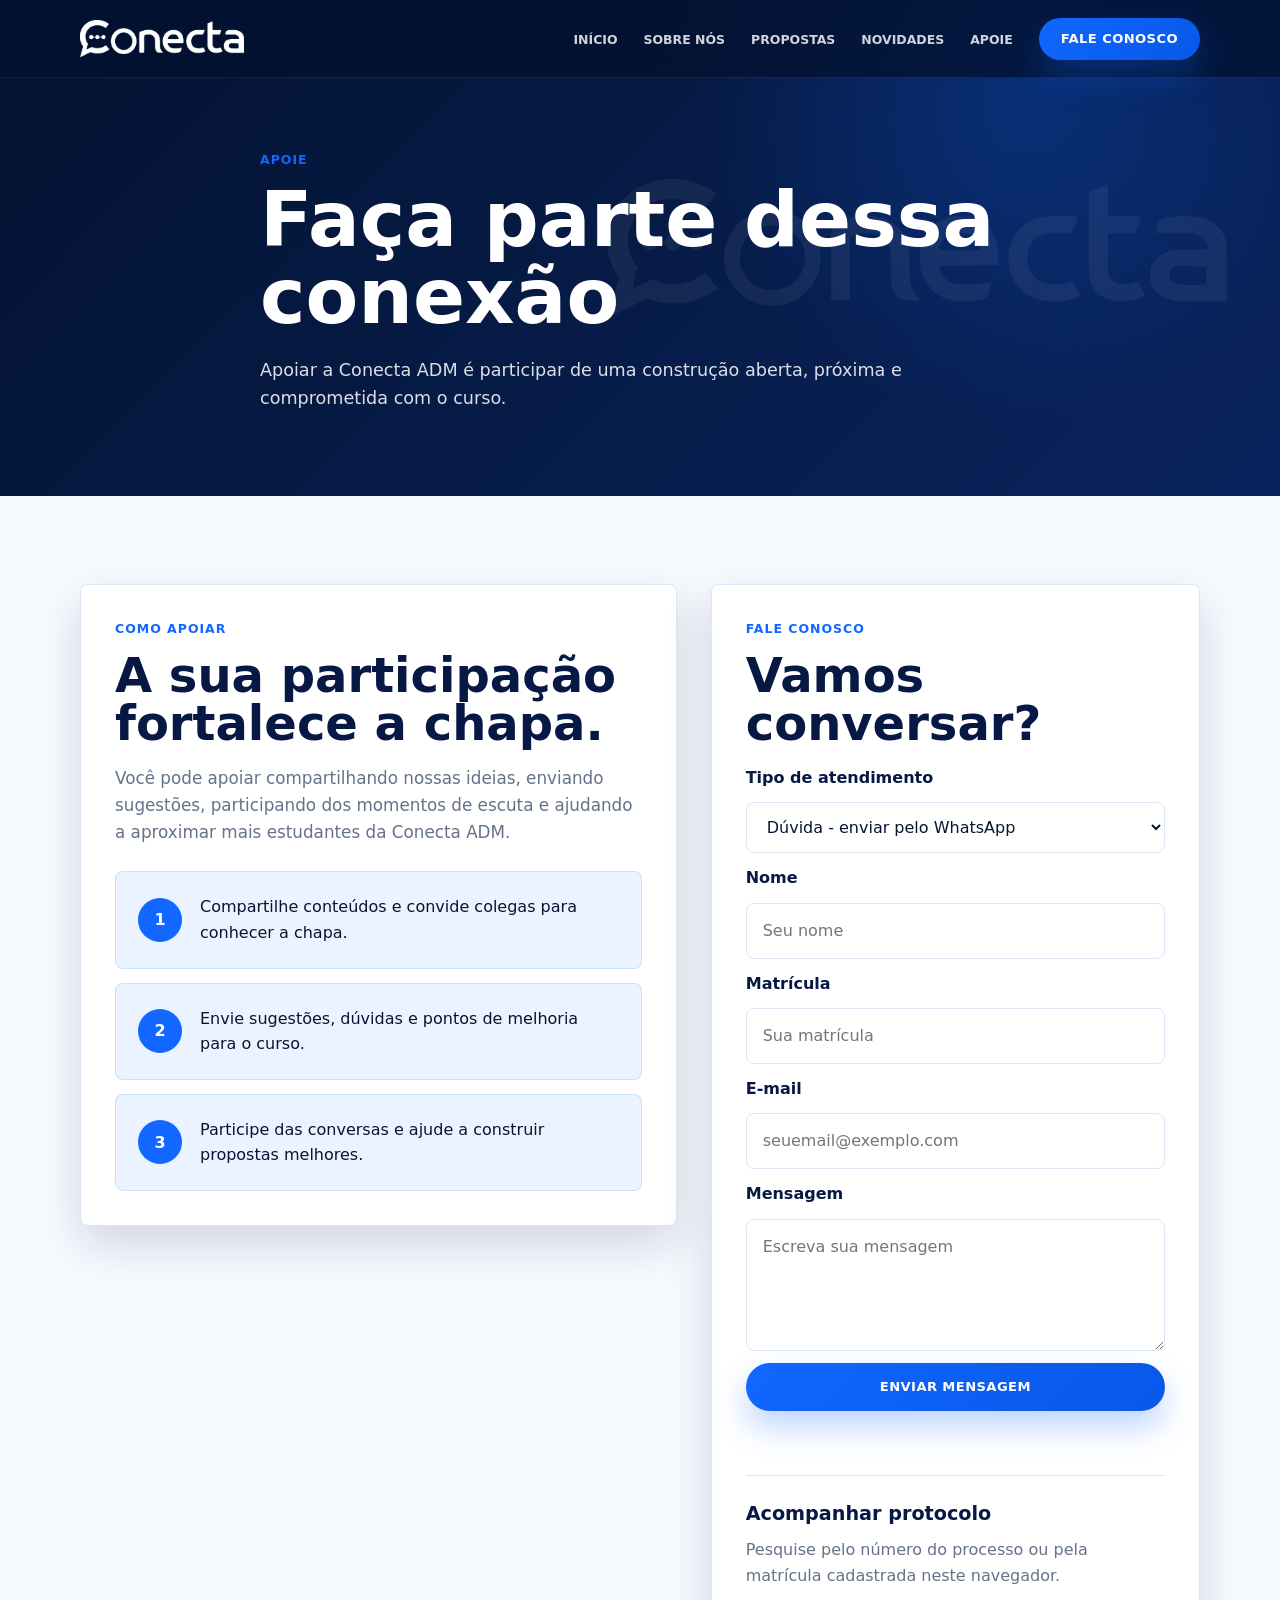
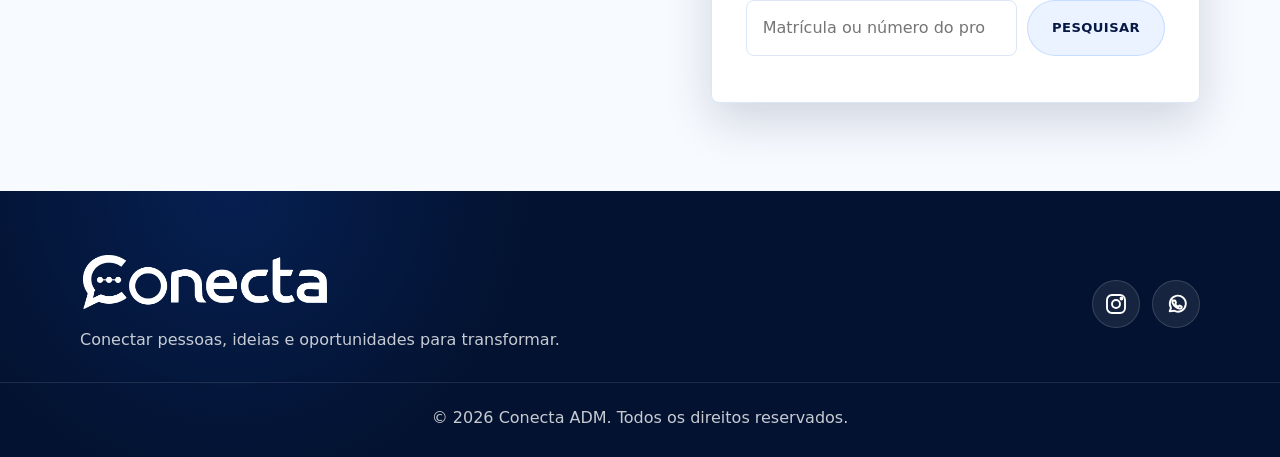
==== commit e47e2b67: "Atualiza contato e protocolo" ====
--- a/apoie.html
+++ b/apoie.html
@@ -58,13 +58,18 @@
           <article class="contact-panel reveal">
             <p class="eyebrow">Fale conosco</p>
             <h2>Vamos conversar?</h2>
-            <div class="contact-direct">
-              <a href="https://wa.me/5583998465279" target="_blank" rel="noopener">WhatsApp: +55 83 99846-5279</a>
-              <a href="https://www.instagram.com/pedroh_dsv" target="_blank" rel="noopener">Instagram: @pedroh_dsv</a>
-            </div>
             <form class="contact-form compact-form" data-contact-form novalidate>
+              <label for="tipo">Tipo de atendimento</label>
+              <select id="tipo" name="tipo" required>
+                <option value="duvida">Dúvida - enviar pelo WhatsApp</option>
+                <option value="protocolo">Protocolo geral</option>
+              </select>
+
               <label for="nome">Nome</label>
               <input id="nome" name="nome" type="text" placeholder="Seu nome" required />
+
+              <label for="matricula">Matrícula</label>
+              <input id="matricula" name="matricula" type="text" placeholder="Sua matrícula" />
 
               <label for="email">E-mail</label>
               <input id="email" name="email" type="email" placeholder="seuemail@exemplo.com" required />
@@ -75,6 +80,16 @@
               <button class="btn btn-primary" type="submit">Enviar mensagem</button>
               <p class="form-feedback" data-form-feedback role="status" aria-live="polite"></p>
             </form>
+
+            <div class="protocol-search" data-protocol-box>
+              <h3>Acompanhar protocolo</h3>
+              <p>Pesquise pelo número do processo ou pela matrícula cadastrada neste navegador.</p>
+              <div class="protocol-search-row">
+                <input data-protocol-search type="search" placeholder="Matrícula ou número do processo" aria-label="Pesquisar protocolo" />
+                <button class="btn btn-ghost" type="button" data-protocol-search-button>Pesquisar</button>
+              </div>
+              <div class="protocol-result" data-protocol-result aria-live="polite"></div>
+            </div>
           </article>
         </div>
       </section>
--- a/style.css
+++ b/style.css
@@ -74,7 +74,8 @@
 
 button,
 input,
-textarea {
+textarea,
+select {
   font: inherit;
 }
 
@@ -929,27 +930,6 @@
   box-shadow: none;
 }
 
-.contact-direct {
-  display: grid;
-  gap: 10px;
-  margin-bottom: 22px;
-}
-
-.contact-direct a {
-  padding: 12px 14px;
-  color: var(--navy-900);
-  background: var(--blue-100);
-  border: 1px solid rgba(17, 103, 255, 0.16);
-  border-radius: var(--radius);
-  font-weight: 800;
-  transition: border-color 0.2s ease, transform 0.2s ease;
-}
-
-.contact-direct a:hover {
-  border-color: rgba(17, 103, 255, 0.38);
-  transform: translateY(-2px);
-}
-
 .support-page .support-steps {
   margin-top: 26px;
 }
@@ -1240,6 +1220,7 @@
 }
 
 .contact-form input,
+.contact-form select,
 .contact-form textarea {
   width: 100%;
   padding: 14px 16px;
@@ -1256,6 +1237,7 @@
 }
 
 .contact-form input:focus,
+.contact-form select:focus,
 .contact-form textarea:focus {
   border-color: var(--blue-600);
   box-shadow: 0 0 0 4px rgba(17, 103, 255, 0.12);
@@ -1266,6 +1248,79 @@
   margin: 0;
   color: var(--blue-700);
   font-weight: 800;
+}
+
+.protocol-search {
+  display: grid;
+  gap: 12px;
+  margin-top: 28px;
+  padding-top: 26px;
+  border-top: 1px solid var(--line);
+}
+
+.protocol-search h3 {
+  margin-bottom: 0;
+  font-size: 1.2rem;
+}
+
+.protocol-search p,
+.protocol-result {
+  margin: 0;
+  color: var(--muted);
+}
+
+.protocol-search-row {
+  display: grid;
+  grid-template-columns: 1fr auto;
+  gap: 10px;
+}
+
+.protocol-search-row input {
+  width: 100%;
+  padding: 14px 16px;
+  color: var(--ink);
+  background: var(--white);
+  border: 1px solid var(--line);
+  border-radius: var(--radius);
+  outline: none;
+  transition: border-color 0.2s ease, box-shadow 0.2s ease;
+}
+
+.protocol-search-row input:focus {
+  border-color: var(--blue-600);
+  box-shadow: 0 0 0 4px rgba(17, 103, 255, 0.12);
+}
+
+.protocol-search-row .btn,
+.protocol-card .btn {
+  color: var(--navy-900);
+  background: var(--blue-100);
+  border: 1px solid rgba(17, 103, 255, 0.16);
+  box-shadow: none;
+}
+
+.protocol-card {
+  display: grid;
+  gap: 10px;
+  padding: 16px;
+  color: var(--ink);
+  background: var(--blue-100);
+  border: 1px solid rgba(17, 103, 255, 0.16);
+  border-radius: var(--radius);
+}
+
+.protocol-card h4,
+.protocol-card p {
+  margin: 0;
+}
+
+.protocol-card h4 {
+  color: var(--navy-900);
+  font-size: 1rem;
+}
+
+.protocol-card .btn {
+  justify-self: start;
 }
 
 /* ================================
@@ -1561,7 +1616,8 @@
   .hero-actions,
   .hero-actions .btn,
   .support-card .btn,
-  .contact-form .btn {
+  .contact-form .btn,
+  .protocol-search-row .btn {
     width: 100%;
   }
 
@@ -1636,6 +1692,10 @@
     padding: 24px;
   }
 
+  .protocol-search-row {
+    grid-template-columns: 1fr;
+  }
+
   .page-hero {
     padding: 112px 0 58px;
   }
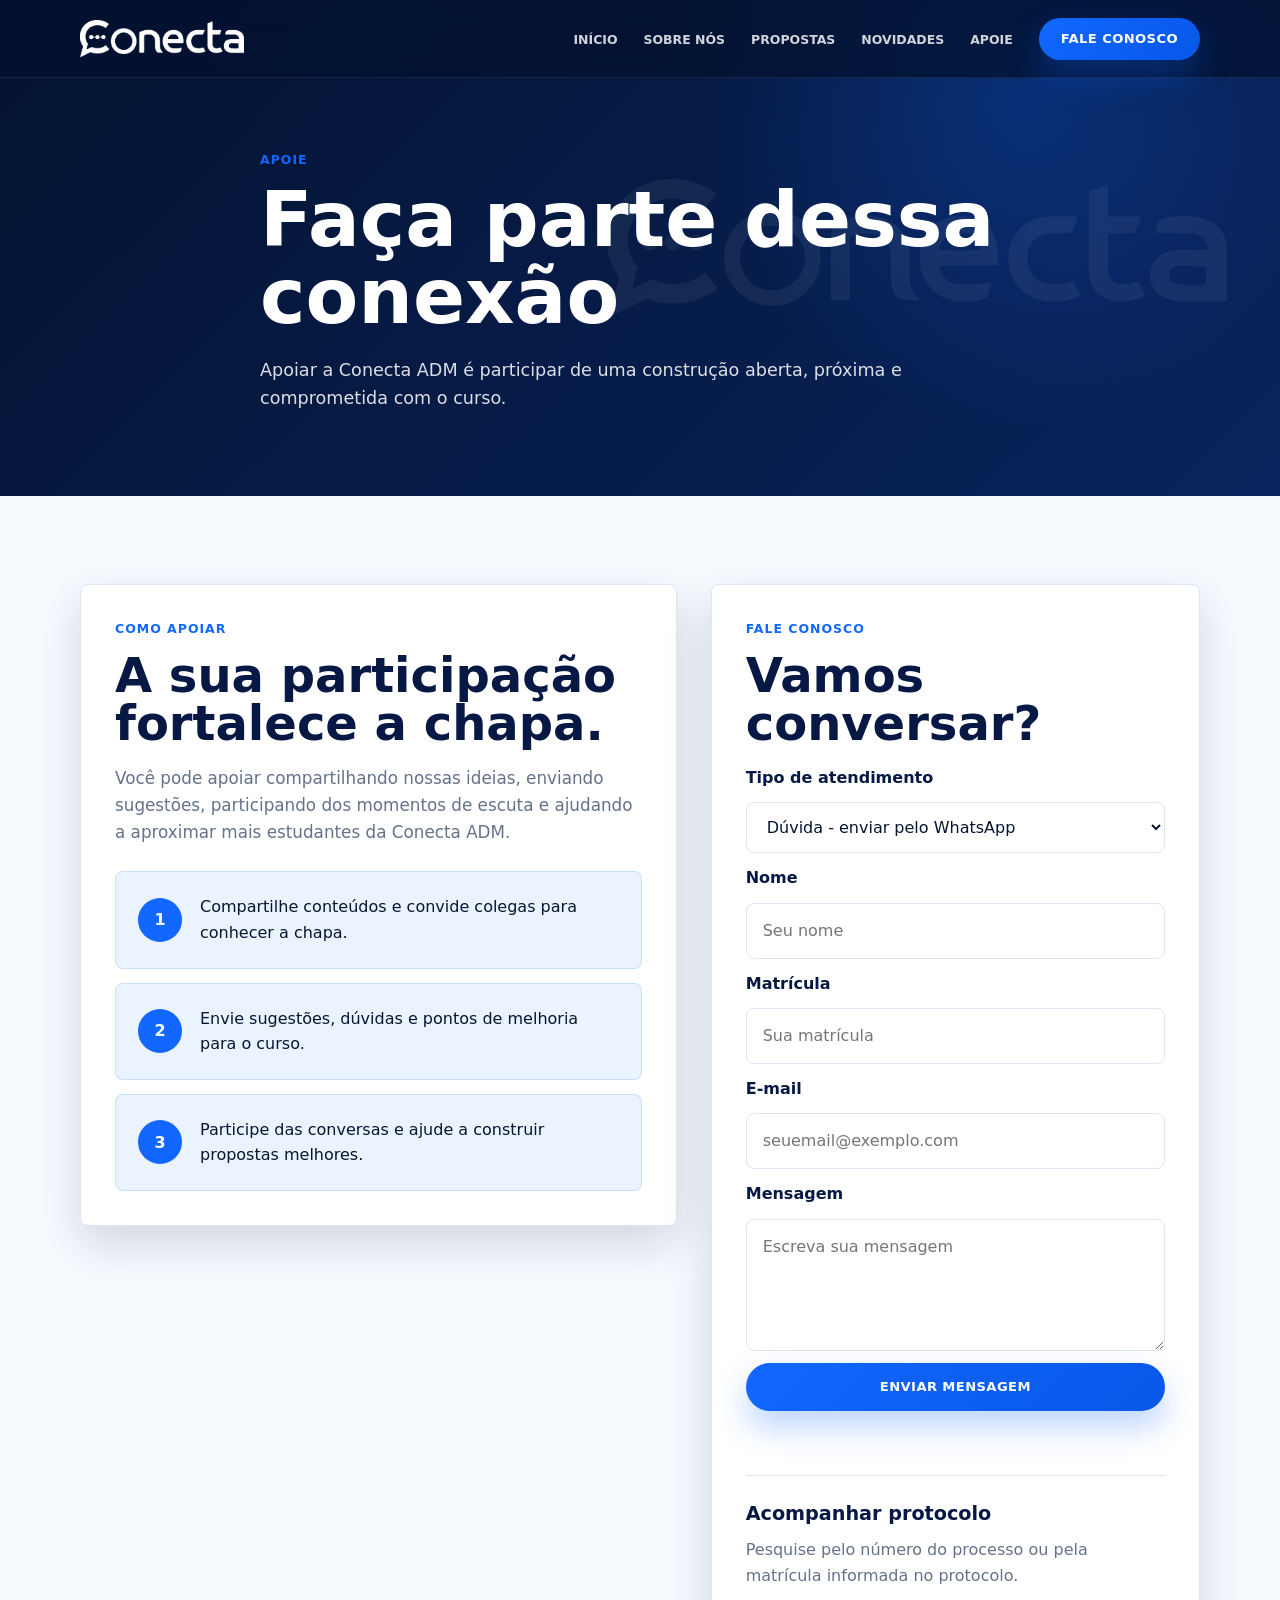
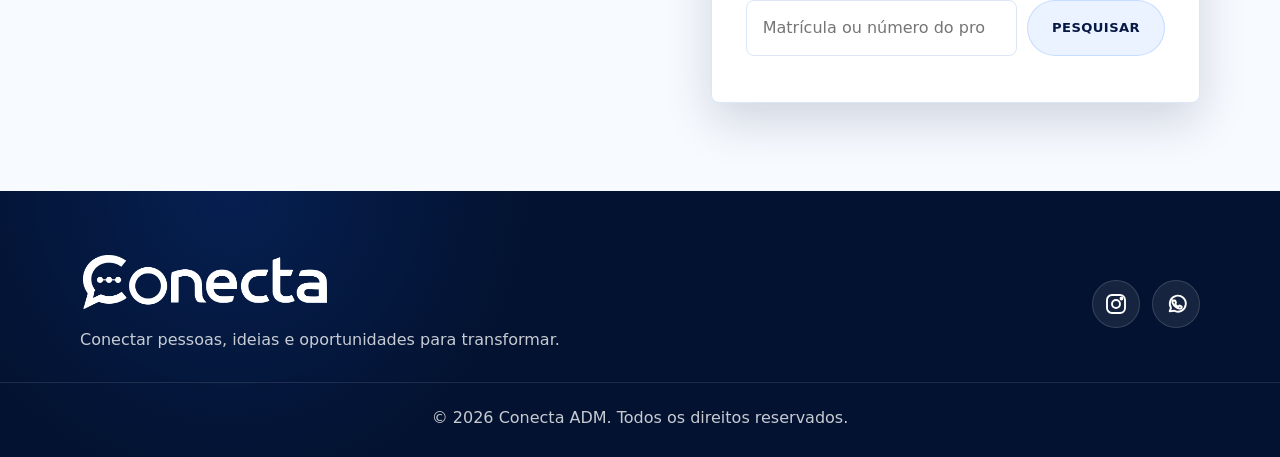
==== commit cb1cc09e: "Adiciona fluxo Supabase para protocolos" ====
--- a/apoie.html
+++ b/apoie.html
@@ -83,7 +83,7 @@
 
             <div class="protocol-search" data-protocol-box>
               <h3>Acompanhar protocolo</h3>
-              <p>Pesquise pelo número do processo ou pela matrícula cadastrada neste navegador.</p>
+              <p>Pesquise pelo número do processo ou pela matrícula informada no protocolo.</p>
               <div class="protocol-search-row">
                 <input data-protocol-search type="search" placeholder="Matrícula ou número do processo" aria-label="Pesquisar protocolo" />
                 <button class="btn btn-ghost" type="button" data-protocol-search-button>Pesquisar</button>
@@ -116,6 +116,7 @@
     </footer>
 
     <div class="toast" data-toast-box role="status" aria-live="polite"></div>
+    <script src="site-config.js"></script>
     <script src="script.js"></script>
   </body>
 </html>
--- a/style.css
+++ b/style.css
@@ -281,6 +281,13 @@
   box-shadow: 0 20px 44px rgba(17, 103, 255, 0.36);
 }
 
+.btn:disabled,
+.btn[disabled] {
+  cursor: wait;
+  opacity: 0.68;
+  transform: none;
+}
+
 .btn-ghost {
   color: var(--white);
   background: rgba(255, 255, 255, 0.1);
@@ -1267,6 +1274,11 @@
 .protocol-result {
   margin: 0;
   color: var(--muted);
+}
+
+.protocol-result {
+  display: grid;
+  gap: 12px;
 }
 
 .protocol-search-row {
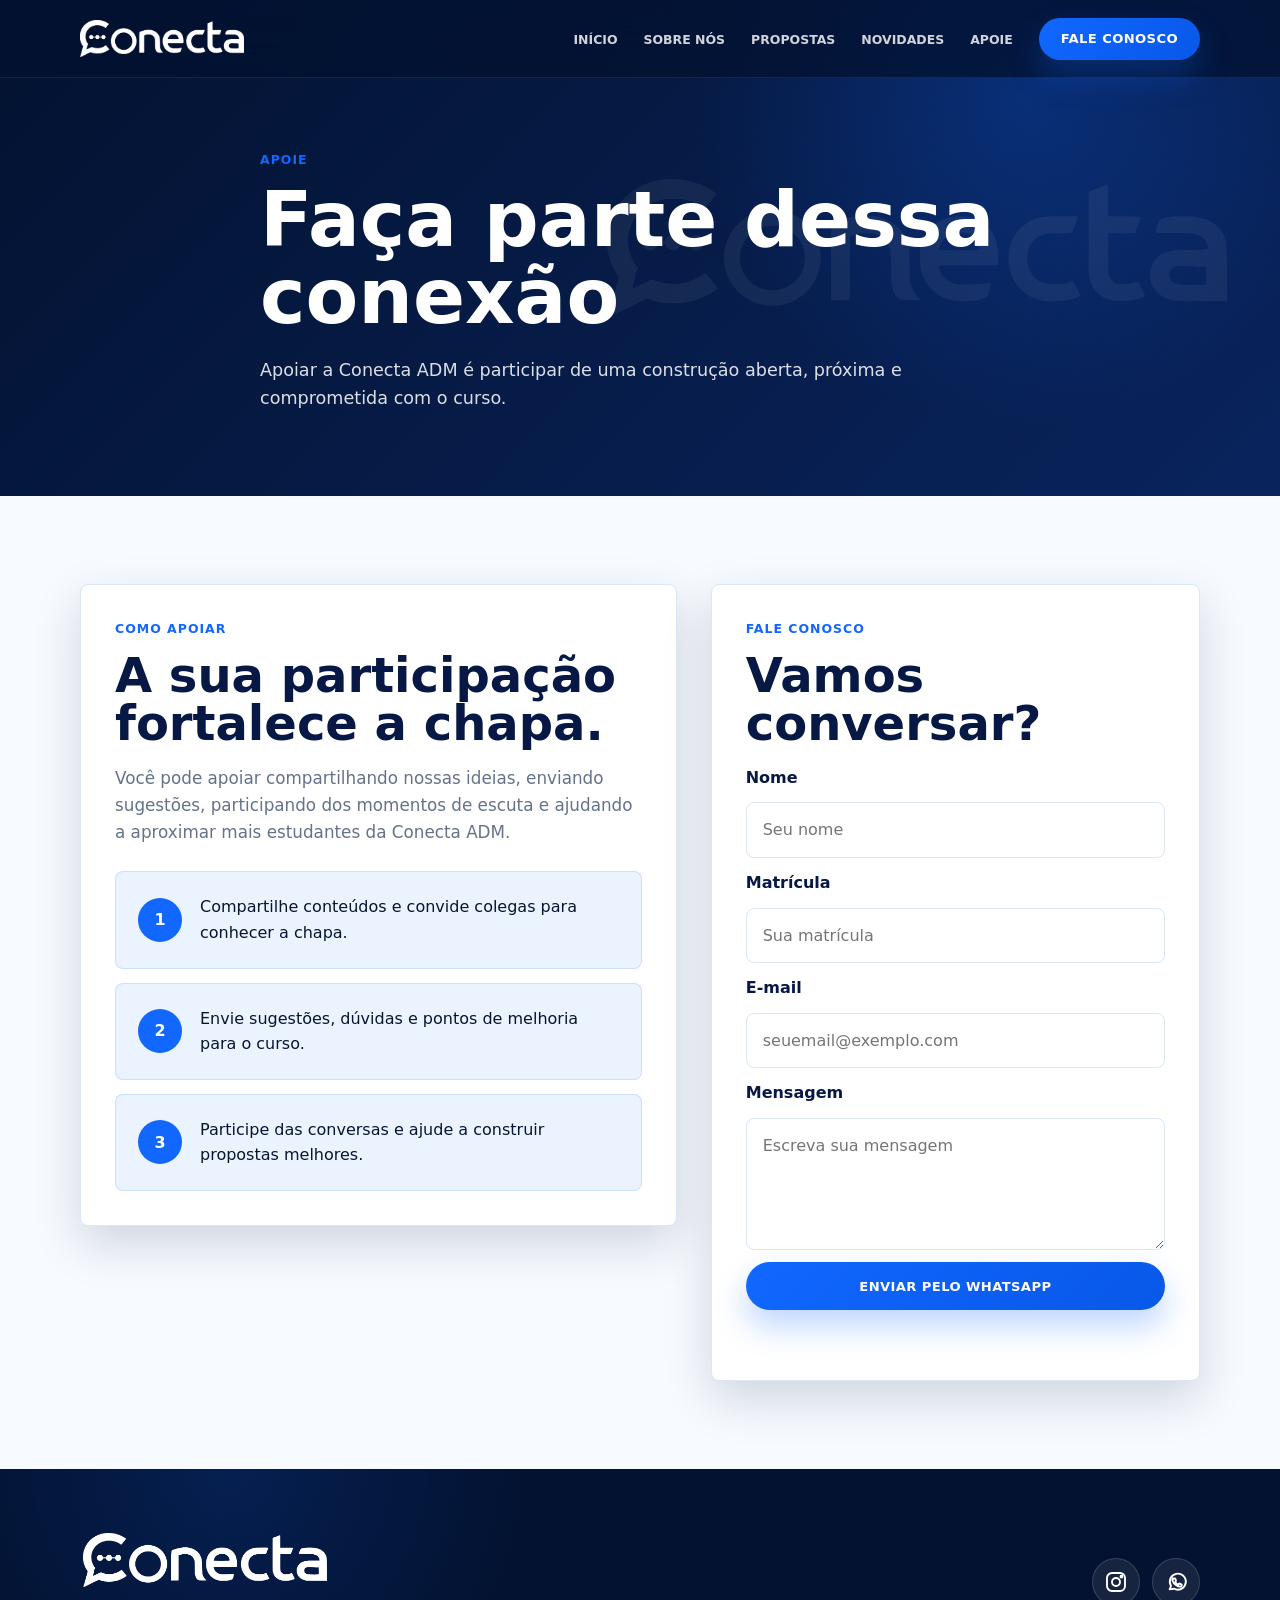
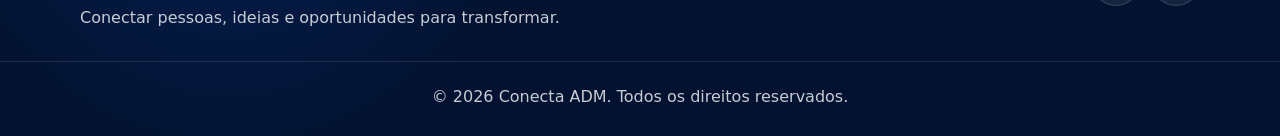
==== commit 03b36383: "Simplifica contato para WhatsApp" ====
--- a/apoie.html
+++ b/apoie.html
@@ -59,12 +59,6 @@
             <p class="eyebrow">Fale conosco</p>
             <h2>Vamos conversar?</h2>
             <form class="contact-form compact-form" data-contact-form novalidate>
-              <label for="tipo">Tipo de atendimento</label>
-              <select id="tipo" name="tipo" required>
-                <option value="duvida">Dúvida - enviar pelo WhatsApp</option>
-                <option value="protocolo">Protocolo geral</option>
-              </select>
-
               <label for="nome">Nome</label>
               <input id="nome" name="nome" type="text" placeholder="Seu nome" required />
 
@@ -77,19 +71,9 @@
               <label for="mensagem">Mensagem</label>
               <textarea id="mensagem" name="mensagem" rows="4" placeholder="Escreva sua mensagem" required></textarea>
 
-              <button class="btn btn-primary" type="submit">Enviar mensagem</button>
+              <button class="btn btn-primary" type="submit">Enviar pelo WhatsApp</button>
               <p class="form-feedback" data-form-feedback role="status" aria-live="polite"></p>
             </form>
-
-            <div class="protocol-search" data-protocol-box>
-              <h3>Acompanhar protocolo</h3>
-              <p>Pesquise pelo número do processo ou pela matrícula informada no protocolo.</p>
-              <div class="protocol-search-row">
-                <input data-protocol-search type="search" placeholder="Matrícula ou número do processo" aria-label="Pesquisar protocolo" />
-                <button class="btn btn-ghost" type="button" data-protocol-search-button>Pesquisar</button>
-              </div>
-              <div class="protocol-result" data-protocol-result aria-live="polite"></div>
-            </div>
           </article>
         </div>
       </section>
@@ -116,7 +100,6 @@
     </footer>
 
     <div class="toast" data-toast-box role="status" aria-live="polite"></div>
-    <script src="site-config.js"></script>
     <script src="script.js"></script>
   </body>
 </html>
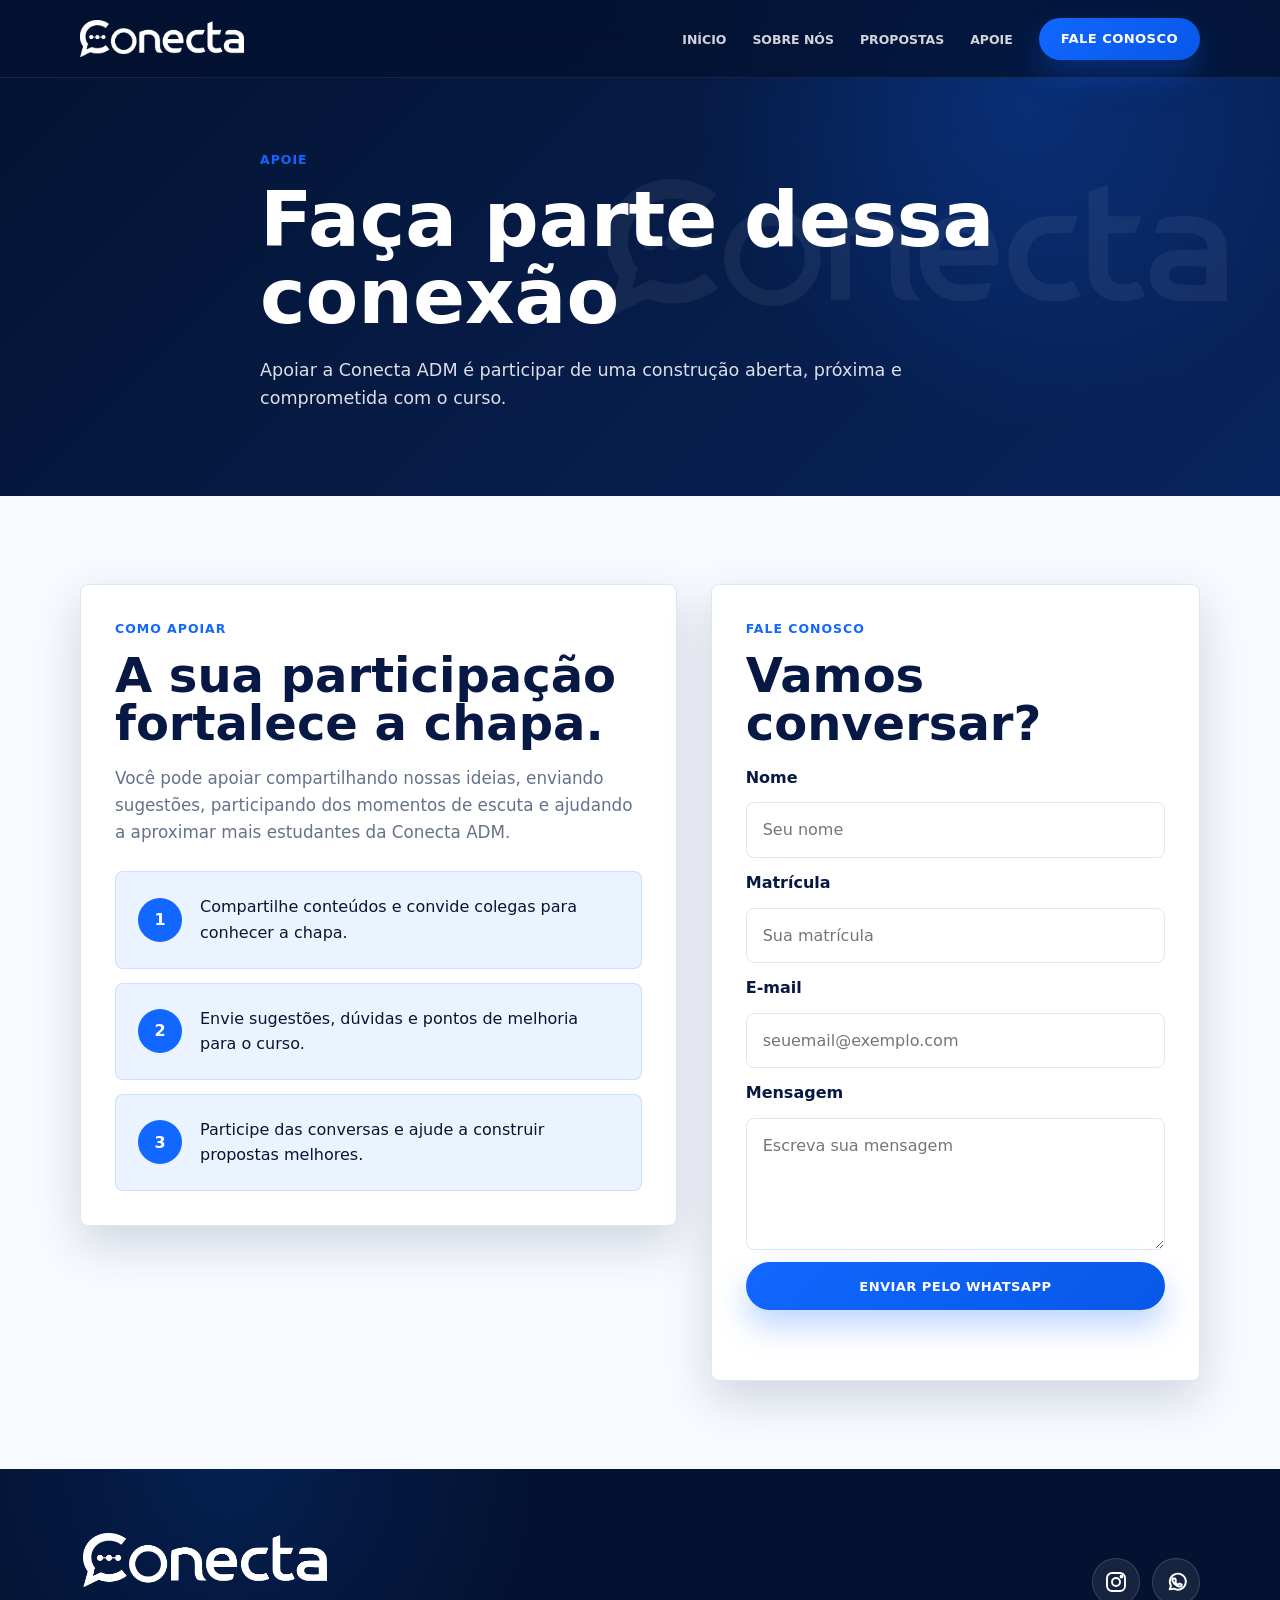
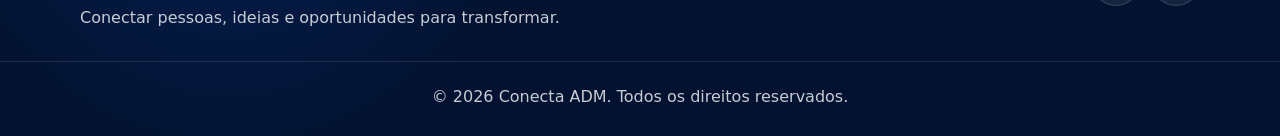
==== commit e2f24613: "Oculta novidades temporariamente" ====
--- a/apoie.html
+++ b/apoie.html
@@ -21,7 +21,6 @@
             <li><a href="index.html">Início</a></li>
             <li><a href="index.html#sobre">Sobre Nós</a></li>
             <li><a href="propostas.html">Propostas</a></li>
-            <li><a href="novidades.html">Novidades</a></li>
             <li><a href="apoie.html">Apoie</a></li>
           </ul>
           <a class="btn btn-primary btn-small" href="#contato">Fale Conosco</a>
--- a/style.css
+++ b/style.css
@@ -898,6 +898,19 @@
   grid-template-columns: repeat(3, 1fr);
 }
 
+.proposals-page {
+  background: var(--surface);
+}
+
+.proposals-page-grid {
+  grid-template-columns: repeat(3, minmax(0, 1fr));
+  align-items: stretch;
+}
+
+.proposals-page-grid .proposal-card {
+  min-height: auto;
+}
+
 /* ================================
    Página Apoie
 ================================ */
@@ -977,12 +990,20 @@
 .member-photo {
   display: grid;
   place-items: center;
-  min-height: 220px;
+  min-height: auto;
+  aspect-ratio: 3 / 4;
   color: rgba(255, 255, 255, 0.72);
   background:
     linear-gradient(180deg, rgba(3, 18, 48, 0.18), rgba(3, 18, 48, 0.62)),
     radial-gradient(circle at 72% 18%, rgba(95, 167, 255, 0.52), transparent 28%),
     linear-gradient(135deg, var(--navy-800), var(--navy-950));
+}
+
+.member-photo img {
+  width: 100%;
+  height: 100%;
+  object-fit: contain;
+  object-position: center;
 }
 
 .member-photo span {
@@ -997,8 +1018,12 @@
   text-transform: uppercase;
 }
 
+.member-info {
+  padding: 20px 22px 24px;
+}
+
 .member-role {
-  margin: 22px 22px 8px;
+  margin: 0 0 6px;
   color: var(--blue-600);
   font-size: 0.75rem;
   font-weight: 900;
@@ -1008,10 +1033,17 @@
 }
 
 .member-card h3 {
-  min-height: 56px;
+  min-height: 0;
+  margin: 0 0 10px;
+  padding: 0;
+  font-size: 1.12rem;
+}
+
+.member-period {
   margin: 0;
-  padding: 0 22px 24px;
-  font-size: 1.12rem;
+  color: var(--muted);
+  font-size: 0.88rem;
+  font-weight: 800;
 }
 
 /* ================================
@@ -1761,7 +1793,7 @@
 
   .member-photo {
     min-height: auto;
-    aspect-ratio: 1;
+    aspect-ratio: 3 / 4;
   }
 
   .member-photo span {
@@ -1770,17 +1802,26 @@
     font-size: 0.68rem;
   }
 
+  .member-info {
+    padding: 14px 12px 16px;
+  }
+
   .member-role {
-    margin: 14px 12px 6px;
+    margin: 0 0 5px;
     font-size: 0.62rem;
     line-height: 1.25;
   }
 
   .member-card h3 {
-    min-height: 48px;
-    padding: 0 12px 14px;
+    min-height: 0;
+    margin-bottom: 7px;
+    padding: 0;
     font-size: 0.9rem;
     line-height: 1.2;
+  }
+
+  .member-period {
+    font-size: 0.74rem;
   }
 
   .event-item {
